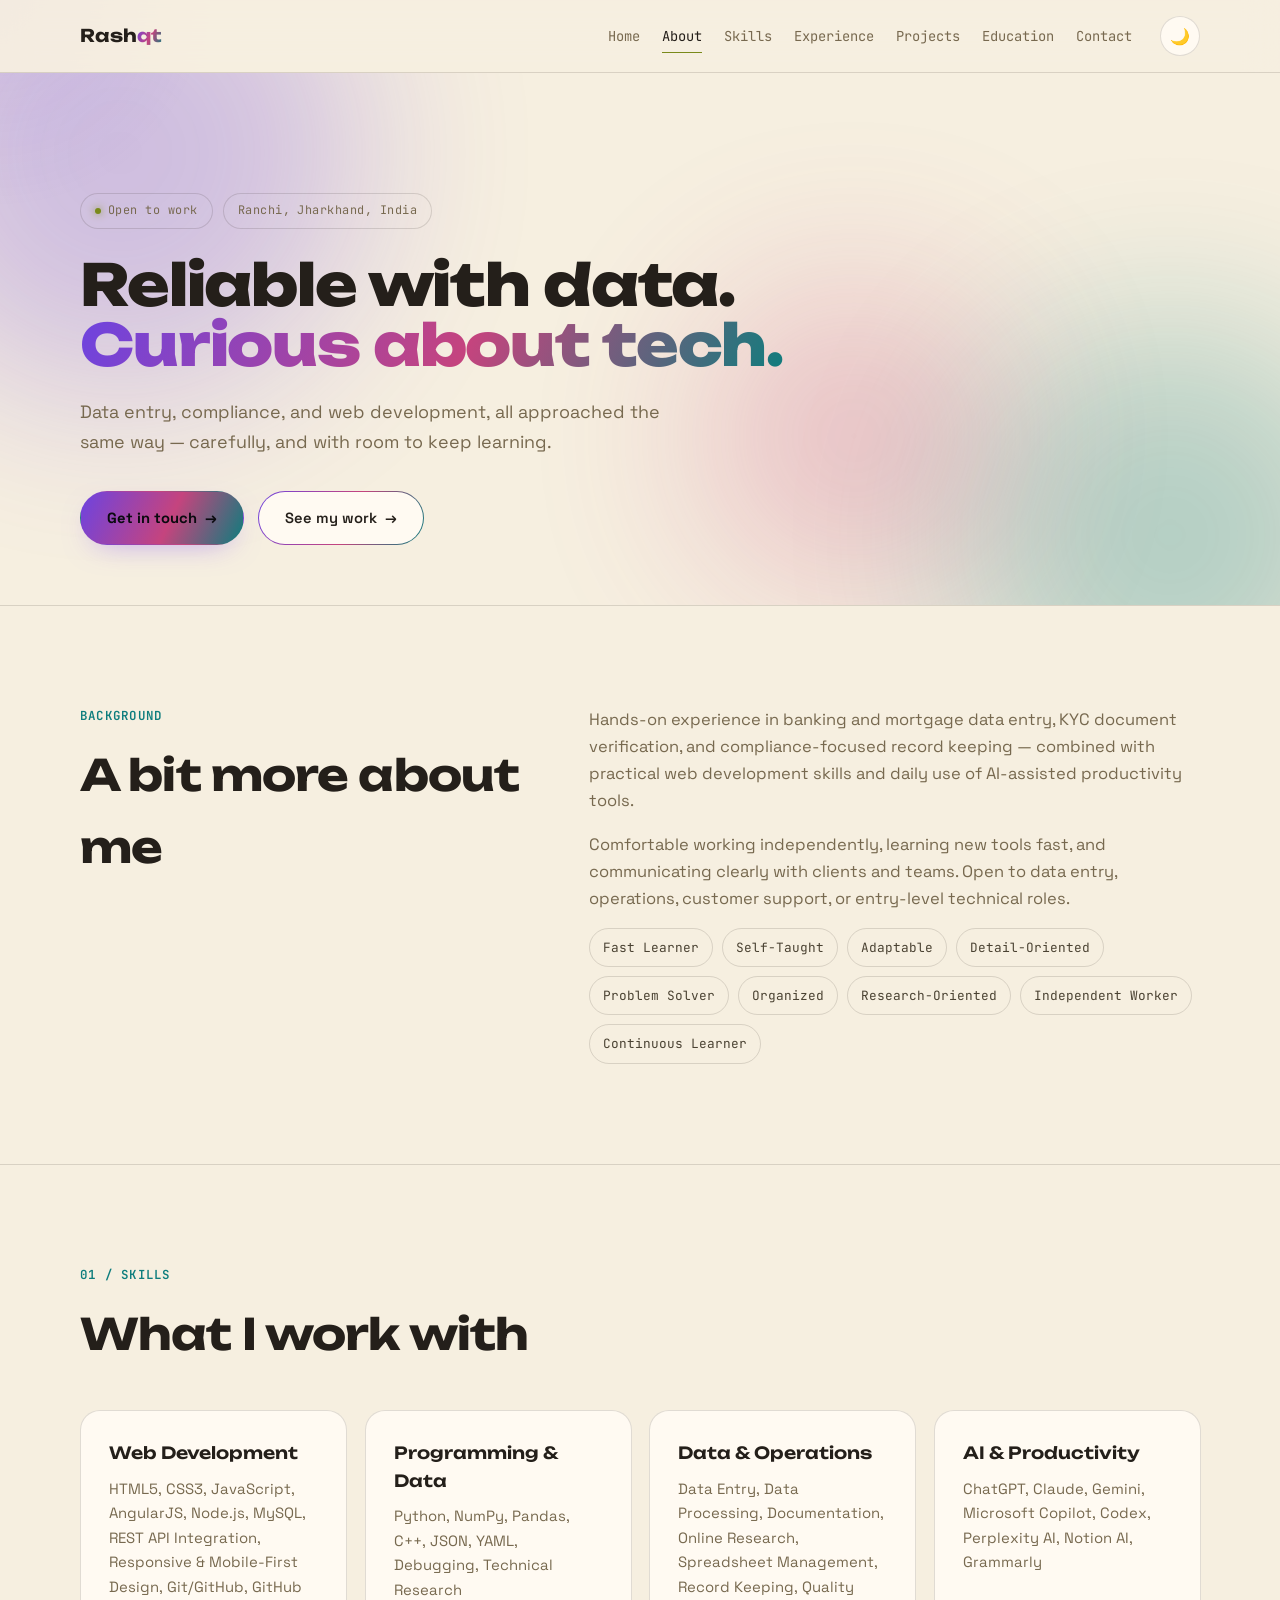
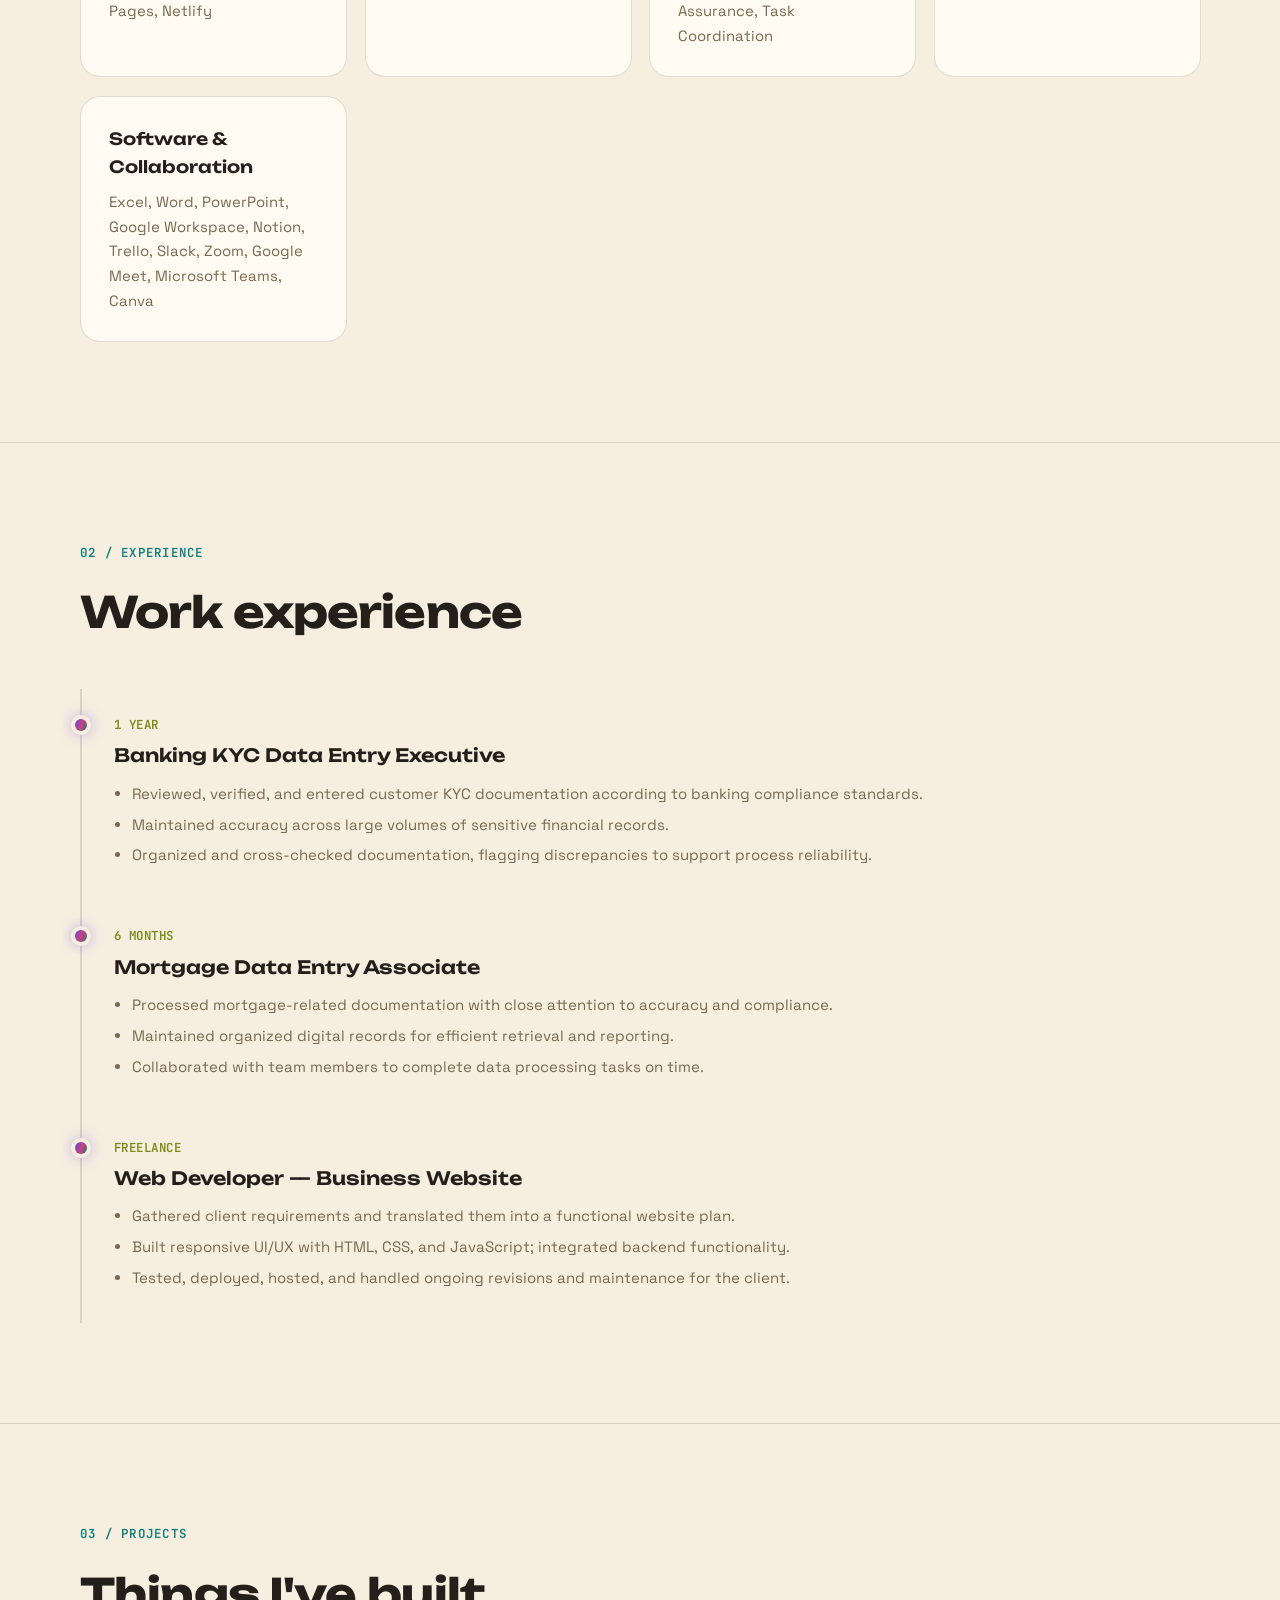
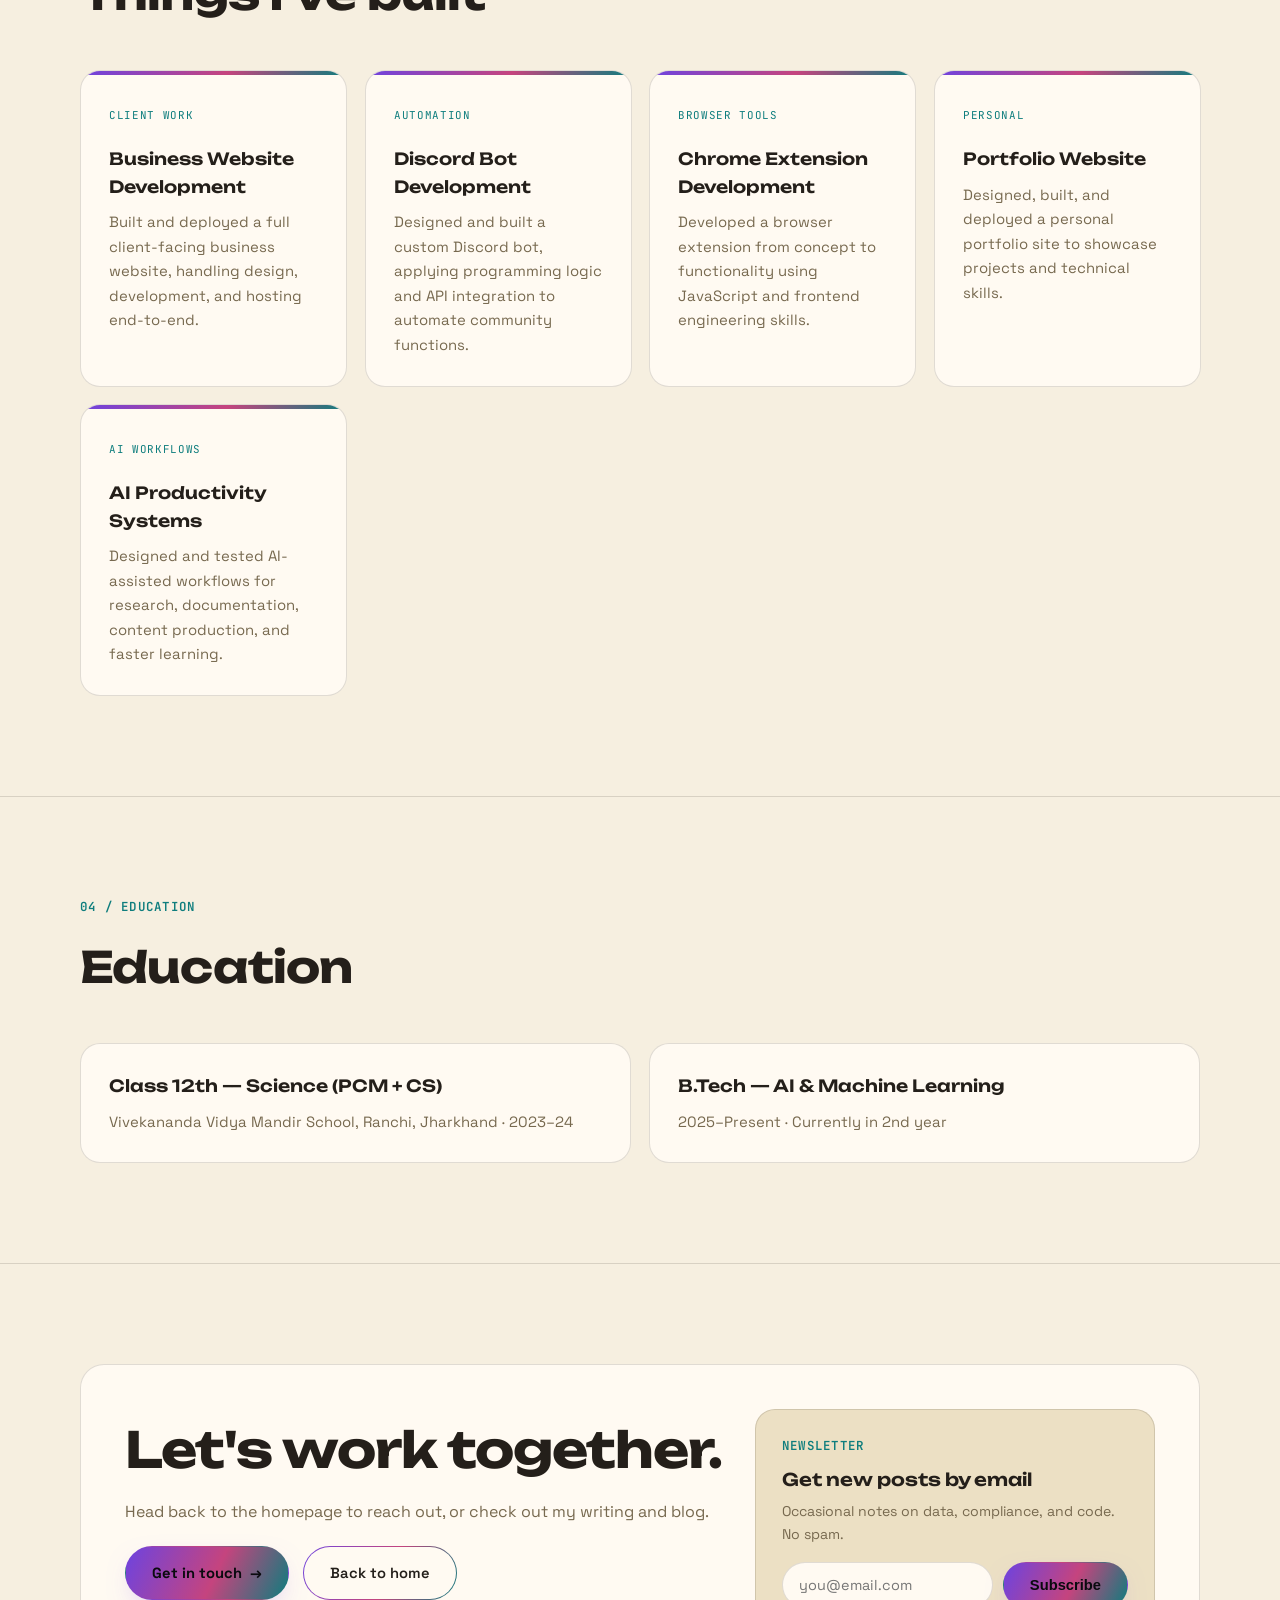
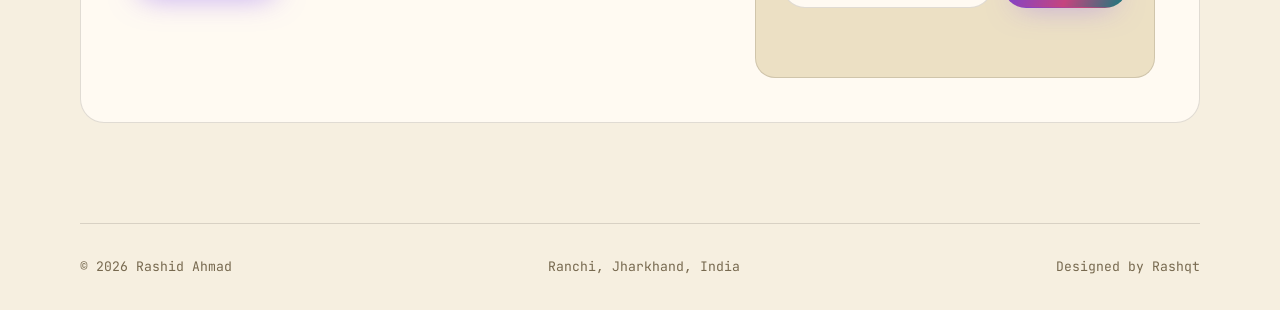
==== about.html @ 28af79ea "Add files via upload" ====
<!DOCTYPE html>
<html lang="en" data-theme="light">
<head>
<meta charset="UTF-8">
<meta name="viewport" content="width=device-width, initial-scale=1.0">
<meta name="description" content="About Rashid Ahmad — background, skills, work experience, projects, and education">
<meta name="theme-color" content="#f6efe0">
<title>About - Rashqt.xyz</title>
<link rel="icon" type="image/x-icon" href="assets/favicon/favicon.ico">
<link rel="icon" type="image/png" sizes="32x32" href="assets/favicon/favicon-512.png">
<link rel="icon" type="image/png" sizes="16x16" href="assets/favicon/favicon-512.png">
<link rel="apple-touch-icon" sizes="180x180" href="assets/favicon/favicon-180.png">
<link rel="preconnect" href="https://fonts.googleapis.com">
<link rel="preconnect" href="https://fonts.gstatic.com" crossorigin>
<link href="https://fonts.googleapis.com/css2?family=Unbounded:wght@400;600;700;900&family=Space+Grotesk:wght@400;500;600;700&family=JetBrains+Mono:wght@400;500;600&display=swap" rel="stylesheet">
<link rel="stylesheet" href="style.css">
</head>
<body>
<div class="progress" id="progress"></div>
<div class="cursor-glow" id="glow"></div>

<nav class="top"><div class="container navrow">
  <a class="logo" href="index.html">Rash<span>qt</span></a>
  <div class="nav-group">
    <div class="navlinks">
      <a href="index.html">Home</a><a href="about.html" class="active">About</a>
      <a href="#skills">Skills</a><a href="#experience">Experience</a><a href="#projects">Projects</a>
      <a href="#education">Education</a><a href="index.html#contact">Contact</a>
    </div>
    <div class="nav-right">
      <button class="theme-toggle" id="themeToggle" aria-label="Toggle light/dark mode">🌙</button>
      <button class="burger" id="burger" aria-label="Toggle menu" aria-expanded="false"><span></span><span></span><span></span></button>
    </div>
  </div>
</div></nav>
<div class="mobile-menu" id="mobileMenu">
  <a href="index.html">Home</a><a href="about.html">About</a>
  <a href="#skills">Skills</a><a href="#experience">Experience</a><a href="#projects">Projects</a>
  <a href="#education">Education</a><a href="index.html#contact">Contact</a>
</div>

<header class="hero page-hero" id="about">
  <div class="blob blob1"></div><div class="blob blob2"></div><div class="blob blob3"></div>
  <div class="container hero-inner">
    <div class="pill-row">
      <span class="pill"><span class="dot"></span> Open to work</span>
      <span class="pill">Ranchi, Jharkhand, India</span>
    </div>
    <h1 class="page-title">Reliable with data.<br><span class="grad" style="background:var(--grad); -webkit-background-clip:text; background-clip:text; color:transparent;">Curious about tech.</span></h1>
    <p class="lede" style="margin-top:18px;">Data entry, compliance, and web development, all approached the same way — carefully, and with room to keep learning.</p>
    <div class="buttons" style="margin-top:8px;">
      <a class="btn primary" href="index.html#contact">Get in touch <span class="arrow">→</span></a>
      <a class="btn ghost" href="#projects">See my work <span class="arrow">→</span></a>
    </div>
  </div>
</header>

<section class="about-body"><div class="container about-grid">
  <div class="reveal"><div class="eyebrow">Background</div><h2 class="section-title">A bit more about me</h2></div>
  <div class="reveal">
    <p>Hands-on experience in banking and mortgage data entry, KYC document verification, and compliance-focused record keeping — combined with practical web development skills and daily use of AI-assisted productivity tools.</p>
    <p>Comfortable working independently, learning new tools fast, and communicating clearly with clients and teams. Open to data entry, operations, customer support, or entry-level technical roles.</p>
    <div class="strengths">
      <span class="tag">Fast Learner</span><span class="tag">Self-Taught</span><span class="tag">Adaptable</span>
      <span class="tag">Detail-Oriented</span><span class="tag">Problem Solver</span><span class="tag">Organized</span>
      <span class="tag">Research-Oriented</span><span class="tag">Independent Worker</span><span class="tag">Continuous Learner</span>
    </div>
  </div>
</div></section>

<section id="skills"><div class="container">
  <div class="reveal"><div class="eyebrow">01 / Skills</div><h2 class="section-title">What I work with</h2></div>
  <div class="grid2">
    <div class="card reveal"><h3>Web Development</h3><p>HTML5, CSS3, JavaScript, AngularJS, Node.js, MySQL, REST API Integration, Responsive &amp; Mobile-First Design, Git/GitHub, GitHub Pages, Netlify</p></div>
    <div class="card reveal"><h3>Programming &amp; Data</h3><p>Python, NumPy, Pandas, C++, JSON, YAML, Debugging, Technical Research</p></div>
    <div class="card reveal"><h3>Data &amp; Operations</h3><p>Data Entry, Data Processing, Documentation, Online Research, Spreadsheet Management, Record Keeping, Quality Assurance, Task Coordination</p></div>
    <div class="card reveal"><h3>AI &amp; Productivity</h3><p>ChatGPT, Claude, Gemini, Microsoft Copilot, Codex, Perplexity AI, Notion AI, Grammarly</p></div>
    <div class="card reveal"><h3>Software &amp; Collaboration</h3><p>Excel, Word, PowerPoint, Google Workspace, Notion, Trello, Slack, Zoom, Google Meet, Microsoft Teams, Canva</p></div>
  </div>
</div></section>

<section id="experience"><div class="container">
  <div class="reveal"><div class="eyebrow">02 / Experience</div><h2 class="section-title">Work experience</h2></div>
  <div class="timeline">
    <div class="role reveal">
      <div class="meta">1 YEAR</div><h3>Banking KYC Data Entry Executive</h3>
      <ul><li>Reviewed, verified, and entered customer KYC documentation according to banking compliance standards.</li>
      <li>Maintained accuracy across large volumes of sensitive financial records.</li>
      <li>Organized and cross-checked documentation, flagging discrepancies to support process reliability.</li></ul>
    </div>
    <div class="role reveal">
      <div class="meta">6 MONTHS</div><h3>Mortgage Data Entry Associate</h3>
      <ul><li>Processed mortgage-related documentation with close attention to accuracy and compliance.</li>
      <li>Maintained organized digital records for efficient retrieval and reporting.</li>
      <li>Collaborated with team members to complete data processing tasks on time.</li></ul>
    </div>
    <div class="role reveal">
      <div class="meta">FREELANCE</div><h3>Web Developer — Business Website</h3>
      <ul><li>Gathered client requirements and translated them into a functional website plan.</li>
      <li>Built responsive UI/UX with HTML, CSS, and JavaScript; integrated backend functionality.</li>
      <li>Tested, deployed, hosted, and handled ongoing revisions and maintenance for the client.</li></ul>
    </div>
  </div>
</div></section>

<section id="projects"><div class="container">
  <div class="reveal"><div class="eyebrow">03 / Projects</div><h2 class="section-title">Things I've built</h2></div>
  <div class="grid2">
    <div class="card project reveal"><span class="tag-mini">Client work</span><h3>Business Website Development</h3><p>Built and deployed a full client-facing business website, handling design, development, and hosting end-to-end.</p></div>
    <div class="card project reveal"><span class="tag-mini">Automation</span><h3>Discord Bot Development</h3><p>Designed and built a custom Discord bot, applying programming logic and API integration to automate community functions.</p></div>
    <div class="card project reveal"><span class="tag-mini">Browser tools</span><h3>Chrome Extension Development</h3><p>Developed a browser extension from concept to functionality using JavaScript and frontend engineering skills.</p></div>
    <div class="card project reveal"><span class="tag-mini">Personal</span><h3>Portfolio Website</h3><p>Designed, built, and deployed a personal portfolio site to showcase projects and technical skills.</p></div>
    <div class="card project reveal"><span class="tag-mini">AI workflows</span><h3>AI Productivity Systems</h3><p>Designed and tested AI-assisted workflows for research, documentation, content production, and faster learning.</p></div>
  </div>
</div></section>

<section id="education"><div class="container">
  <div class="reveal"><div class="eyebrow">04 / Education</div><h2 class="section-title">Education</h2></div>
  <div class="grid2">
    <div class="card reveal"><h3>Class 12th — Science (PCM + CS)</h3><p>Vivekananda Vidya Mandir School, Ranchi, Jharkhand · 2023–24</p></div>
    <div class="card reveal"><h3>B.Tech — AI &amp; Machine Learning</h3><p>2025–Present · Currently in 2nd year</p></div>
  </div>
</div></section>

<section><div class="container">
  <div class="cta-band reveal">
    <div>
      <h2 class="big-cta cta-band-title">Let's work together.</h2>
      <p style="color:var(--muted); margin-top:8px;">Head back to the homepage to reach out, or check out my writing and blog.</p>
      <div class="buttons" style="margin-top:20px;">
        <a class="btn primary" href="index.html#contact">Get in touch <span class="arrow">→</span></a>
        <a class="btn ghost" href="index.html">Back to home</a>
      </div>
    </div>
    <div class="newsletter-box">
      <div class="eyebrow">Newsletter</div>
      <h3>Get new posts by email</h3>
      <p>Occasional notes on data, compliance, and code. No spam.</p>
      <form class="newsletter-form" data-newsletter>
        <input type="email" required placeholder="you@email.com" aria-label="Email address">
        <button class="btn primary" type="submit">Subscribe</button>
      </form>
      <p class="newsletter-status" aria-live="polite"></p>
    </div>
  </div>
</div></section>

<footer class="container">
  <span>© 2026 Rashid Ahmad</span>
  <span>Ranchi, Jharkhand, India</span>
  <span>Designed by Rashqt</span>
</footer>

<script src="script.js"></script>
</body>
</html>
---- style.css ----
:root{
  --bg:#07070b; --bg-soft:#0e0e16; --card:#121219;
  --text:#f6f5f9; --muted:#9b98a8; --line:rgba(246,245,249,.09);
  --violet:#8b5cf6; --pink:#f472b6; --cyan:#22d3ee; --lime:#d7ff3f;
  --grad:linear-gradient(115deg,var(--violet),var(--pink) 55%,var(--cyan));
  --nav-bg:rgba(7,7,11,.72); --menu-bg:rgba(7,7,11,.98); --glow:rgba(139,92,246,.14);
  --blob-op:.55;
}
[data-theme="light"]{
  --bg:#f6efe0; --bg-soft:#ece0c4; --card:#fffaf2;
  --text:#241f1a; --muted:#77694f; --line:rgba(36,31,26,.14);
  --violet:#6d43e0; --pink:#c5447e; --cyan:#0e7d7d; --lime:#7a8a1a;
  --nav-bg:rgba(246,239,224,.78); --menu-bg:rgba(246,239,224,.97); --glow:rgba(109,67,224,.10);
  --blob-op:.28;
}
html{transition:background-color .4s ease;}
*{box-sizing:border-box;margin:0;padding:0;}
html{scroll-behavior:smooth;}
body{
  font-family:'Space Grotesk',sans-serif; background:var(--bg); color:var(--text);
  line-height:1.65; overflow-x:hidden; transition:background-color .4s ease, color .4s ease;
}
a{color:inherit; text-decoration:none; touch-action:manipulation;}
::selection{background:var(--lime); color:#0a0a0f;}
:focus-visible{outline:2px solid var(--lime); outline-offset:3px;}
.container{width:min(1120px,92%); margin:auto;}
.mono{font-family:'JetBrains Mono',monospace;}
.disp{font-family:'Unbounded',sans-serif;}

/* scroll progress */
.progress{position:fixed; top:0; left:0; height:3px; width:0%; background:var(--grad); z-index:200; transition:width .1s linear;}

/* cursor glow (desktop only, respects reduced motion) */
.cursor-glow{
  position:fixed; width:420px; height:420px; border-radius:50%; pointer-events:none; z-index:1;
  background:radial-gradient(circle,var(--glow),transparent 70%);
  transform:translate(-50%,-50%); transition:opacity .3s; opacity:0; left:0; top:0;
}
@media(hover:hover) and (pointer:fine){ .cursor-glow{opacity:1;} }

/* nav */
nav.top{position:sticky; top:0; z-index:100; background:var(--nav-bg); backdrop-filter:blur(16px); border-bottom:1px solid var(--line); transition:background-color .4s ease, border-color .4s ease;}
.navrow{height:72px; display:flex; align-items:center; justify-content:space-between;}
.nav-group{display:flex; align-items:center; gap:28px;}
.nav-right{display:flex; align-items:center; gap:10px;}
.logo{font-family:'Unbounded',sans-serif; font-weight:700; font-size:1.1rem;}
.logo span{background:var(--grad); -webkit-background-clip:text; background-clip:text; color:transparent;}
.navlinks{display:flex; gap:22px; font-size:.86rem; color:var(--muted); font-family:'JetBrains Mono',monospace;}
.navlinks a{position:relative; transition:color .25s;}
.navlinks a.active{color:var(--text);}
.navlinks a::after{content:''; position:absolute; left:0; bottom:-6px; width:0; height:1px; background:var(--lime); transition:width .25s;}
.navlinks a:hover{color:var(--text);}
.navlinks a:hover::after, .navlinks a.active::after{width:100%;}
.theme-toggle{
  width:40px; height:40px; border-radius:50%; border:1px solid var(--line); background:var(--card);
  display:flex; align-items:center; justify-content:center; font-size:1rem; cursor:pointer; flex-shrink:0;
  transition:transform .35s, background-color .3s, border-color .3s;
}
.theme-toggle:hover{transform:rotate(18deg) scale(1.08); border-color:var(--cyan);}
.burger{display:none; flex-direction:column; gap:5px; background:none; border:0; padding:12px; cursor:pointer; z-index:110; touch-action:manipulation;}
.burger span{display:block; width:22px; height:2px; background:var(--text); transition:transform .3s, opacity .3s, background-color .3s;}
.burger.open span:nth-child(1){transform:translateY(7px) rotate(45deg);}
.burger.open span:nth-child(2){opacity:0;}
.burger.open span:nth-child(3){transform:translateY(-7px) rotate(-45deg);}
.mobile-menu{
  position:fixed; inset:72px 0 0 0; background:var(--menu-bg); backdrop-filter:blur(18px);
  z-index:99; display:flex; flex-direction:column; align-items:center; justify-content:center; gap:26px;
  transform:translateY(-12px); opacity:0; pointer-events:none; transition:opacity .3s, transform .3s, background-color .4s ease;
}
.mobile-menu.open{opacity:1; transform:translateY(0); pointer-events:auto;}
.mobile-menu a{font-family:'Unbounded',sans-serif; font-size:1.3rem; color:var(--text);}
@media(max-width:760px){
  .navlinks{display:none;}
  .burger{display:flex;}
  .mobile-menu{inset:64px 0 0 0;}
}
@media(min-width:761px){ .mobile-menu{display:none;} }

/* hero */
.hero{position:relative; min-height:calc(100vh - 72px); display:flex; align-items:center; padding:90px 0 70px; overflow:hidden;}
.hero.page-hero{min-height:auto; padding:120px 0 60px;}
.blob{position:absolute; border-radius:50%; filter:blur(90px); opacity:var(--blob-op); z-index:0; will-change:transform; transition:opacity .4s ease;}
.blob1{width:480px; height:480px; background:var(--violet); top:-160px; left:-120px; animation:float1 16s ease-in-out infinite;}
.blob2{width:420px; height:420px; background:var(--cyan); bottom:-140px; right:-100px; animation:float2 18s ease-in-out infinite;}
.blob3{width:300px; height:300px; background:var(--pink); top:40%; left:55%; animation:float3 20s ease-in-out infinite;}
@keyframes float1{0%,100%{transform:translate(0,0) scale(1);} 50%{transform:translate(60px,40px) scale(1.12);}}
@keyframes float2{0%,100%{transform:translate(0,0) scale(1);} 50%{transform:translate(-50px,-30px) scale(1.08);}}
@keyframes float3{0%,100%{transform:translate(0,0) scale(1);} 50%{transform:translate(-40px,50px) scale(1.15);}}

.hero-inner{position:relative; z-index:2;}
.pill-row{display:flex; gap:10px; flex-wrap:wrap; margin-bottom:26px;}
.pill{
  font-family:'JetBrains Mono',monospace; font-size:.74rem; letter-spacing:.04em;
  padding:7px 14px; border-radius:999px; border:1px solid var(--line); color:var(--muted);
  display:flex; align-items:center; gap:7px; background:rgba(255,255,255,.02);
}
.pill .dot{width:6px; height:6px; border-radius:50%; background:var(--lime); box-shadow:0 0 8px var(--lime);}

h1.hero-title{
  font-family:'Unbounded',sans-serif; font-weight:900; letter-spacing:-.02em;
  font-size:clamp(2.8rem,9vw,6.6rem); line-height:.98; margin:0 0 26px;
}
h1.hero-title .grad{background:var(--grad); -webkit-background-clip:text; background-clip:text; color:transparent;}
.letter{display:inline-block; opacity:0; transform:translateY(40px) rotate(4deg); animation:letterIn .7s cubic-bezier(.2,.8,.2,1) forwards;}
.letter.space{width:.28em;}
@keyframes letterIn{to{opacity:1; transform:translateY(0) rotate(0);}}

.page-title{
  font-family:'Unbounded',sans-serif; font-weight:800; letter-spacing:-.02em;
  font-size:clamp(2.2rem,6vw,3.6rem); line-height:1.05; margin:0 0 22px;
}

.hero p.lede{max-width:600px; color:var(--muted); font-size:1.12rem; margin-bottom:34px;}
.buttons{display:flex; gap:14px; flex-wrap:wrap;}
.btn{
  position:relative; display:inline-flex; align-items:center; gap:8px;
  padding:14px 26px; border-radius:999px; font-weight:600; font-size:.92rem;
  border:1px solid var(--line); background:var(--card); color:var(--text);
  overflow:hidden; isolation:isolate; cursor:pointer;
  transition:transform .25s, border-color .25s, background-color .25s, color .25s, box-shadow .25s;
}
.btn::before{
  content:''; position:absolute; inset:0; z-index:-1;
  background:linear-gradient(120deg, transparent, rgba(255,255,255,.35), transparent);
  transform:translateX(-130%) skewX(-20deg); transition:transform .65s ease;
}
.btn:hover::before{transform:translateX(130%) skewX(-20deg);}
.btn:hover{transform:translateY(-3px); border-color:var(--cyan); box-shadow:0 14px 26px -16px rgba(139,92,246,.5);}
.btn .arrow{display:inline-block; transition:transform .25s;}
.btn:hover .arrow{transform:translateX(4px);}
.btn.primary{background:var(--grad); color:#0a0a0f; border-color:transparent; font-weight:700; box-shadow:0 10px 30px -14px rgba(139,92,246,.6);}
.btn.primary:hover{transform:translateY(-3px) scale(1.03); box-shadow:0 16px 36px -14px rgba(139,92,246,.7);}
.btn.ghost{
  background-image:linear-gradient(var(--card),var(--card)), var(--grad);
  background-origin:border-box; background-clip:padding-box, border-box;
  border:1.5px solid transparent;
}

/* marquee ticker */
.ticker-wrap{border-top:1px solid var(--line); border-bottom:1px solid var(--line); background:var(--bg-soft); overflow:hidden; padding:16px 0;}
.ticker{display:flex; width:max-content; gap:48px; animation:scrollX 26s linear infinite;}
.ticker-wrap:hover .ticker{animation-play-state:paused;}
.ticker span{font-family:'JetBrains Mono',monospace; font-size:.85rem; color:var(--muted); white-space:nowrap; display:flex; align-items:center; gap:10px;}
.ticker span::before{content:'◆'; color:var(--cyan); font-size:.6rem;}
@keyframes scrollX{from{transform:translateX(0);} to{transform:translateX(-50%);}}

/* sections */
section{padding:100px 0; border-top:1px solid var(--line); position:relative; transition:border-color .4s ease;}
.eyebrow{font-family:'JetBrains Mono',monospace; color:var(--cyan); font-weight:600; letter-spacing:.1em; text-transform:uppercase; font-size:.78rem;}
.section-title{font-family:'Unbounded',sans-serif; font-size:clamp(1.8rem,4vw,2.7rem); letter-spacing:-.02em; margin:14px 0 40px; font-weight:700;}
.section-foot{display:flex; align-items:center; justify-content:space-between; gap:20px; flex-wrap:wrap; margin-bottom:40px;}
.section-foot .section-title{margin-bottom:0;}

.reveal{opacity:0; transform:translateY(28px); transition:opacity .7s ease, transform .7s ease;}
.reveal.in{opacity:1; transform:translateY(0);}

.about-grid{display:grid; grid-template-columns:1fr 1.35fr; gap:56px;}
.about-grid p{color:var(--muted); font-size:1.03rem; margin-bottom:16px;}
.strengths{display:flex; flex-wrap:wrap; gap:9px;}
.tag{border:1px solid var(--line); padding:8px 13px; border-radius:999px; color:#cfcdd8; font-size:.8rem; font-family:'JetBrains Mono',monospace; transition:.25s;}
[data-theme="light"] .tag{color:#4a4232;}
.tag:hover{border-color:var(--pink); color:var(--pink);}

.grid2{display:grid; grid-template-columns:repeat(auto-fit,minmax(260px,1fr)); gap:18px;}
.grid3{display:grid; grid-template-columns:repeat(auto-fit,minmax(230px,1fr)); gap:18px;}
@media(min-width:1000px){ .grid3{grid-template-columns:repeat(3,1fr);} }
.card{
  background:var(--card); border:1px solid var(--line); border-radius:20px; padding:28px;
  transition:transform .35s, border-color .35s, box-shadow .35s, background-color .35s; transform-style:preserve-3d; will-change:transform;
}
.card:hover{border-color:rgba(139,92,246,.5); box-shadow:0 20px 50px -20px rgba(139,92,246,.35);}
.card h3{font-family:'Unbounded',sans-serif; font-size:1.05rem; margin-bottom:10px; font-weight:600;}
.card p, .card li{color:var(--muted); font-size:.93rem;}

/* quote strip */
.quote-strip{padding:64px 0; background:var(--bg-soft); border-top:1px solid var(--line); border-bottom:1px solid var(--line); transition:background-color .4s ease, border-color .4s ease;}
.quote-box{max-width:760px; margin:auto; text-align:center;}
.quote-mark{font-family:'Unbounded',sans-serif; font-size:2.4rem; color:var(--violet); line-height:1; margin-bottom:6px; opacity:.7;}
.quote-text{font-family:'Unbounded',sans-serif; font-weight:600; font-size:clamp(1.05rem,2.6vw,1.55rem); line-height:1.5; transition:opacity .5s ease, transform .5s ease;}
.quote-text.fade{opacity:0; transform:translateY(8px);}
.quote-dots{display:flex; gap:8px; justify-content:center; margin-top:22px;}
.quote-dots span{width:6px; height:6px; border-radius:50%; background:var(--line); transition:background-color .3s, transform .3s;}
.quote-dots span.active{background:var(--cyan); transform:scale(1.3);}

/* featured writing / book card */
.book-card{display:flex; gap:40px; align-items:center; flex-wrap:wrap; background:var(--card); border:1px solid var(--line); border-radius:24px; padding:36px; transition:background-color .35s, border-color .35s;}
.book-cover{
  width:200px; height:319px; flex-shrink:0; border-radius:14px; background:var(--bg-soft);
  box-shadow:0 22px 50px -18px rgba(139,92,246,.55); position:relative; overflow:hidden;
}
.book-cover img{width:100%; height:100%; object-fit:cover; display:block;}
.book-info{flex:1; min-width:240px;}
.book-info p{color:var(--muted); font-size:.98rem; line-height:1.75; max-width:560px; margin:14px 0 22px;}

/* blog cards */
.blog-card{display:flex; flex-direction:column; gap:6px; text-align:left;}
.blog-date{color:var(--cyan); font-size:.72rem; letter-spacing:.06em; text-transform:uppercase;}
.blog-card h3{margin-top:6px;}
.arrow-link{margin-top:6px; color:var(--cyan); font-weight:600; font-size:.85rem;}
.arrow-link::after{content:' →'; transition:margin .2s;}
.blog-card:hover .arrow-link::after{margin-left:6px;}

/* share row */
.share-row{display:flex; gap:8px; margin-top:16px; padding-top:14px; border-top:1px solid var(--line);}
.share-btn{
  width:30px; height:30px; border-radius:50%; display:flex; align-items:center; justify-content:center;
  background:var(--bg-soft); border:1px solid var(--line); font-size:.72rem; font-weight:700; font-family:'JetBrains Mono',monospace;
  transition:transform .2s, background-color .25s, color .25s, border-color .25s; cursor:pointer; color:var(--muted);
}
.share-btn:hover{transform:translateY(-2px) scale(1.08);}
.share-btn.fb:hover{background:#1877f2; color:#fff; border-color:#1877f2;}
.share-btn.x:hover{background:#000; color:#fff; border-color:#000;}
.share-btn.wa:hover{background:#25d366; color:#08130d; border-color:#25d366;}
.share-btn.dc:hover{background:#5865f2; color:#fff; border-color:#5865f2;}
.share-btn.ig:hover{background:linear-gradient(45deg,#f58529,#dd2a7b,#8134af,#515bd4); color:#fff; border-color:transparent; font-size:.6rem;}
.share-btn.copied{background:var(--lime); color:#0a0a0f; border-color:var(--lime);}

.timeline{display:flex; flex-direction:column; gap:0;}
.role{position:relative; padding:26px 0 26px 32px; border-left:2px solid var(--line);}
.role::before{content:''; position:absolute; left:-7px; top:30px; width:12px; height:12px; border-radius:50%; background:var(--grad); box-shadow:0 0 0 4px var(--bg), 0 0 16px var(--violet);}
.role .meta{font-family:'JetBrains Mono',monospace; color:var(--lime); font-size:.78rem; font-weight:600; margin-bottom:6px; letter-spacing:.04em;}
.role h3{font-family:'Unbounded',sans-serif; font-size:1.15rem; margin-bottom:10px; font-weight:600;}
.role ul{margin-left:18px; color:var(--muted); font-size:.94rem;}
.role li{margin-bottom:6px;}

.project{position:relative; overflow:hidden; padding-top:30px;}
.project::before{content:''; position:absolute; top:0; left:0; right:0; height:4px; background:var(--grad);}
.project .tag-mini{font-family:'JetBrains Mono',monospace; font-size:.68rem; letter-spacing:.06em; text-transform:uppercase; color:var(--cyan); display:inline-block; margin-bottom:10px;}
.project .num{font-family:'Unbounded',sans-serif; color:transparent; -webkit-text-stroke:1px var(--muted); font-size:1.6rem; font-weight:700; opacity:.5;}
.project h3{margin-top:10px;}
.project a.arrow{margin-top:16px; display:inline-block; color:var(--cyan); font-weight:600; font-size:.86rem;}
.project a.arrow::after{content:' →'; transition:margin .2s;}
.project:hover a.arrow::after{margin-left:6px;}

.creator-card{display:flex; gap:26px; align-items:flex-start; flex-wrap:wrap;}
.play{
  width:58px; height:58px; border-radius:50%; background:var(--grad); flex-shrink:0;
  display:flex; align-items:center; justify-content:center; position:relative;
}
.play::before{content:''; position:absolute; inset:-8px; border-radius:50%; border:1px solid var(--cyan); opacity:.5; animation:pulse 2.4s ease-out infinite;}
.play::after{content:''; border-left:16px solid #0a0a0f; border-top:10px solid transparent; border-bottom:10px solid transparent; margin-left:5px;}
@keyframes pulse{0%{transform:scale(.9); opacity:.6;} 100%{transform:scale(1.5); opacity:0;}}

.contact-split{display:flex; justify-content:space-between; align-items:flex-start; gap:30px; flex-wrap:wrap;}
.big-cta{font-family:'Unbounded',sans-serif; font-size:clamp(1.8rem,4.5vw,3.1rem); font-weight:700; letter-spacing:-.02em; margin-bottom:14px;}
footer{padding:32px 0; color:var(--muted); font-size:.82rem; border-top:1px solid var(--line); font-family:'JetBrains Mono',monospace; display:flex; justify-content:space-between; flex-wrap:wrap; gap:8px;}

/* simple footer CTA band used on about.html */
.cta-band{background:var(--card); border:1px solid var(--line); border-radius:24px; padding:44px; display:flex; align-items:flex-start; justify-content:space-between; gap:32px; flex-wrap:wrap; transition:background-color .35s, border-color .35s;}
.cta-band h2{font-family:'Unbounded',sans-serif; font-weight:700;}
.cta-band-title{margin-bottom:8px;}
.cta-band > div:first-child{flex:1 1 320px;}

/* newsletter */
.newsletter-box{
  background:var(--bg-soft); border:1px solid var(--line); border-radius:20px; padding:26px;
  min-width:260px; flex:1 1 320px; max-width:400px; transition:background-color .35s,border-color .35s;
}
.newsletter-box h3{font-family:'Unbounded',sans-serif; font-size:1.1rem; margin:8px 0 6px; font-weight:600;}
.newsletter-box p{color:var(--muted); font-size:.88rem; margin-bottom:16px;}
.newsletter-form{display:flex; gap:10px; flex-wrap:wrap;}
.newsletter-form input{
  flex:1; min-width:160px; padding:12px 16px; border-radius:999px; border:1px solid var(--line);
  background:var(--card); color:var(--text); font-family:'Space Grotesk',sans-serif; font-size:.9rem;
}
.newsletter-form input:focus-visible{outline:2px solid var(--lime); outline-offset:2px;}
.newsletter-status{margin-top:10px; font-size:.82rem; color:var(--cyan); min-height:1.2em;}

/* gallery */
.gallery-grid{display:grid; grid-template-columns:repeat(auto-fit,minmax(200px,1fr)); gap:16px;}
.gallery-item{border-radius:16px; overflow:hidden; border:1px solid var(--line); aspect-ratio:4/3; background:var(--bg-soft); position:relative;}
.gallery-item img{width:100%; height:100%; object-fit:cover; display:block; transition:transform .4s ease;}
.gallery-item:hover img{transform:scale(1.06);}
.gallery-item.gallery-item--empty{display:flex; align-items:center; justify-content:center; background:var(--grad); opacity:.55;}
.gallery-item.gallery-item--empty::after{content:'Add image'; font-family:'JetBrains Mono',monospace; font-size:.75rem; color:#0a0a0f; font-weight:600;}
.gallery-item.gallery-item--empty img{display:none;}
.gallery-note{color:var(--muted); font-size:.78rem; margin-top:18px; text-align:center;}

/* modals (blog view, support, payment) */
.modal-overlay{
  position:fixed; inset:0; background:rgba(5,5,10,.6); backdrop-filter:blur(6px);
  display:flex; align-items:center; justify-content:center; padding:24px; z-index:300;
  opacity:0; pointer-events:none; transition:opacity .3s ease;
}
.modal-overlay.open{opacity:1; pointer-events:auto;}
.modal{
  background:var(--card); border:1px solid var(--line); border-radius:24px; padding:36px;
  max-width:640px; width:100%; max-height:86vh; overflow-y:auto; position:relative;
  transform:translateY(16px) scale(.98); transition:transform .3s ease, background-color .35s ease;
}
.modal-overlay.open .modal{transform:translateY(0) scale(1);}
.modal-close{
  position:absolute; top:18px; right:18px; width:34px; height:34px; border-radius:50%;
  border:1px solid var(--line); background:var(--bg-soft); color:var(--text); cursor:pointer; font-size:.9rem;
  transition:transform .2s, border-color .2s;
}
.modal-close:hover{transform:rotate(90deg); border-color:var(--cyan);}

.blog-modal-meta{color:var(--cyan); font-size:.78rem; text-transform:uppercase; letter-spacing:.06em; margin-bottom:10px;}
.blog-modal-title{font-family:'Unbounded',sans-serif; font-size:clamp(1.4rem,3vw,2rem); margin-bottom:20px; font-weight:700; padding-right:30px; line-height:1.15;}
.blog-modal-body p{color:var(--muted); margin-bottom:14px; line-height:1.75; font-size:.98rem;}
.blog-like-row{display:flex; align-items:center; gap:14px; margin:26px 0 18px; flex-wrap:wrap;}
.like-btn{
  display:flex; align-items:center; gap:8px; padding:10px 18px; border-radius:999px;
  border:1px solid var(--line); background:var(--bg-soft); font-family:'JetBrains Mono',monospace; font-weight:600;
  cursor:pointer; transition:transform .2s, border-color .2s, background-color .2s; color:var(--text);
}
.like-btn .heart{filter:grayscale(1); opacity:.55; transition:filter .2s,opacity .2s,transform .2s; display:inline-block;}
.like-btn.liked .heart{filter:grayscale(0); opacity:1; transform:scale(1.2);}
.like-btn:hover{transform:translateY(-2px); border-color:var(--pink);}
.blog-share-block{border-top:1px solid var(--line); padding-top:18px;}
.share-label{color:var(--muted); font-size:.75rem; margin-bottom:10px; text-transform:uppercase; letter-spacing:.06em;}

.support-modal h3, .payment-modal h3{font-family:'Unbounded',sans-serif; font-size:1.25rem; margin-bottom:8px; padding-right:30px; font-weight:700;}
.support-sub{color:var(--muted); font-size:.9rem; margin-bottom:20px;}
.amount-grid{display:grid; grid-template-columns:repeat(4,1fr); gap:10px; margin-bottom:16px;}
.amount-chip{
  padding:12px 0; border-radius:14px; border:1px solid var(--line); background:var(--bg-soft); color:var(--text);
  font-family:'JetBrains Mono',monospace; font-weight:600; cursor:pointer; transition:.2s;
}
.amount-chip.active, .amount-chip:hover{border-color:var(--violet); color:var(--violet);}
.amount-chip.active{background:rgba(139,92,246,.12);}
.custom-amount{display:flex; align-items:center; gap:8px; border:1px solid var(--line); border-radius:14px; padding:10px 16px; background:var(--bg-soft);}
.custom-amount input{flex:1; border:0; background:none; color:var(--text); font-size:.95rem; font-family:'Space Grotesk',sans-serif; width:100%;}
.custom-amount input:focus{outline:none;}
.btn:disabled{opacity:.45; cursor:not-allowed; transform:none !important; box-shadow:none !important;}

.pay-amount{font-size:2.2rem; font-weight:700; text-align:center; margin:14px 0 18px; color:var(--violet);}
.upi-id-row{display:flex; align-items:center; justify-content:center; gap:10px; margin-bottom:20px; flex-wrap:wrap;}
.copy-upi{padding:6px 14px; border-radius:999px; border:1px solid var(--line); background:var(--bg-soft); color:var(--text); cursor:pointer; font-size:.75rem; transition:.2s;}
.copy-upi.copied{background:var(--lime); color:#0a0a0f; border-color:var(--lime);}
.qr-wrap{display:flex; justify-content:center; margin-bottom:14px; min-height:170px; align-items:center;}
.qr-wrap img, .qr-wrap canvas{border-radius:12px; background:#fff; padding:10px;}
.upi-note{text-align:center; color:var(--muted); font-size:.75rem; margin-bottom:20px;}

@media(max-width:480px){
  .modal{padding:26px;}
  .amount-grid{grid-template-columns:repeat(2,1fr);}
}

@media(max-width:760px){
  .about-grid{grid-template-columns:1fr; gap:34px;}
  section{padding:64px 0;}
  .contact-split{display:block;}
  .navrow{height:64px;}
  .mobile-menu{inset:64px 0 0 0;}
  .hero{min-height:auto; padding:56px 0 50px;}
  .hero.page-hero{padding:84px 0 40px;}
  .blob1{width:280px; height:280px; top:-90px; left:-90px;}
  .blob2{width:240px; height:240px; bottom:-80px; right:-70px;}
  .blob3{width:180px; height:180px;}
  h1.hero-title{margin-bottom:18px; white-space:nowrap; font-size:10.2vw; letter-spacing:-.01em;}
  .letter.space{width:.22em;}
  .page-title{font-size:2.2rem;}
  .hero p.lede{font-size:1rem;}
  .buttons{flex-direction:column; align-items:stretch;}
  .buttons .btn{justify-content:center;}
  .pill-row .pill{font-size:.68rem; padding:6px 11px;}
  .ticker{gap:28px;}
  .ticker span{font-size:.76rem;}
  .grid2, .grid3{grid-template-columns:1fr; gap:14px;}
  .card{padding:22px;}
  .role{padding-left:24px;}
  .big-cta{margin-bottom:16px;}
  footer{flex-direction:column; text-align:center;}
  .quote-strip{padding:48px 0;}
  .quote-mark{font-size:1.8rem;}
  .book-card{flex-direction:column; text-align:center; padding:26px;}
  .book-cover{margin:auto;}
  .book-info p{margin-left:auto; margin-right:auto;}
  .share-row{justify-content:flex-start;}
  .cta-band{flex-direction:column; text-align:center; padding:30px;}
  .section-foot{flex-direction:column; align-items:flex-start; gap:14px;}
}
@media(max-width:400px){
  h1.hero-title{font-size:9.6vw;}
  .section-title{font-size:1.5rem;}
}
@media(prefers-reduced-motion:reduce){
  *{animation:none !important; transition:none !important;}
  .reveal{opacity:1; transform:none;}
  .letter{opacity:1; transform:none;}
  .quote-text.fade{opacity:1; transform:none;}
}
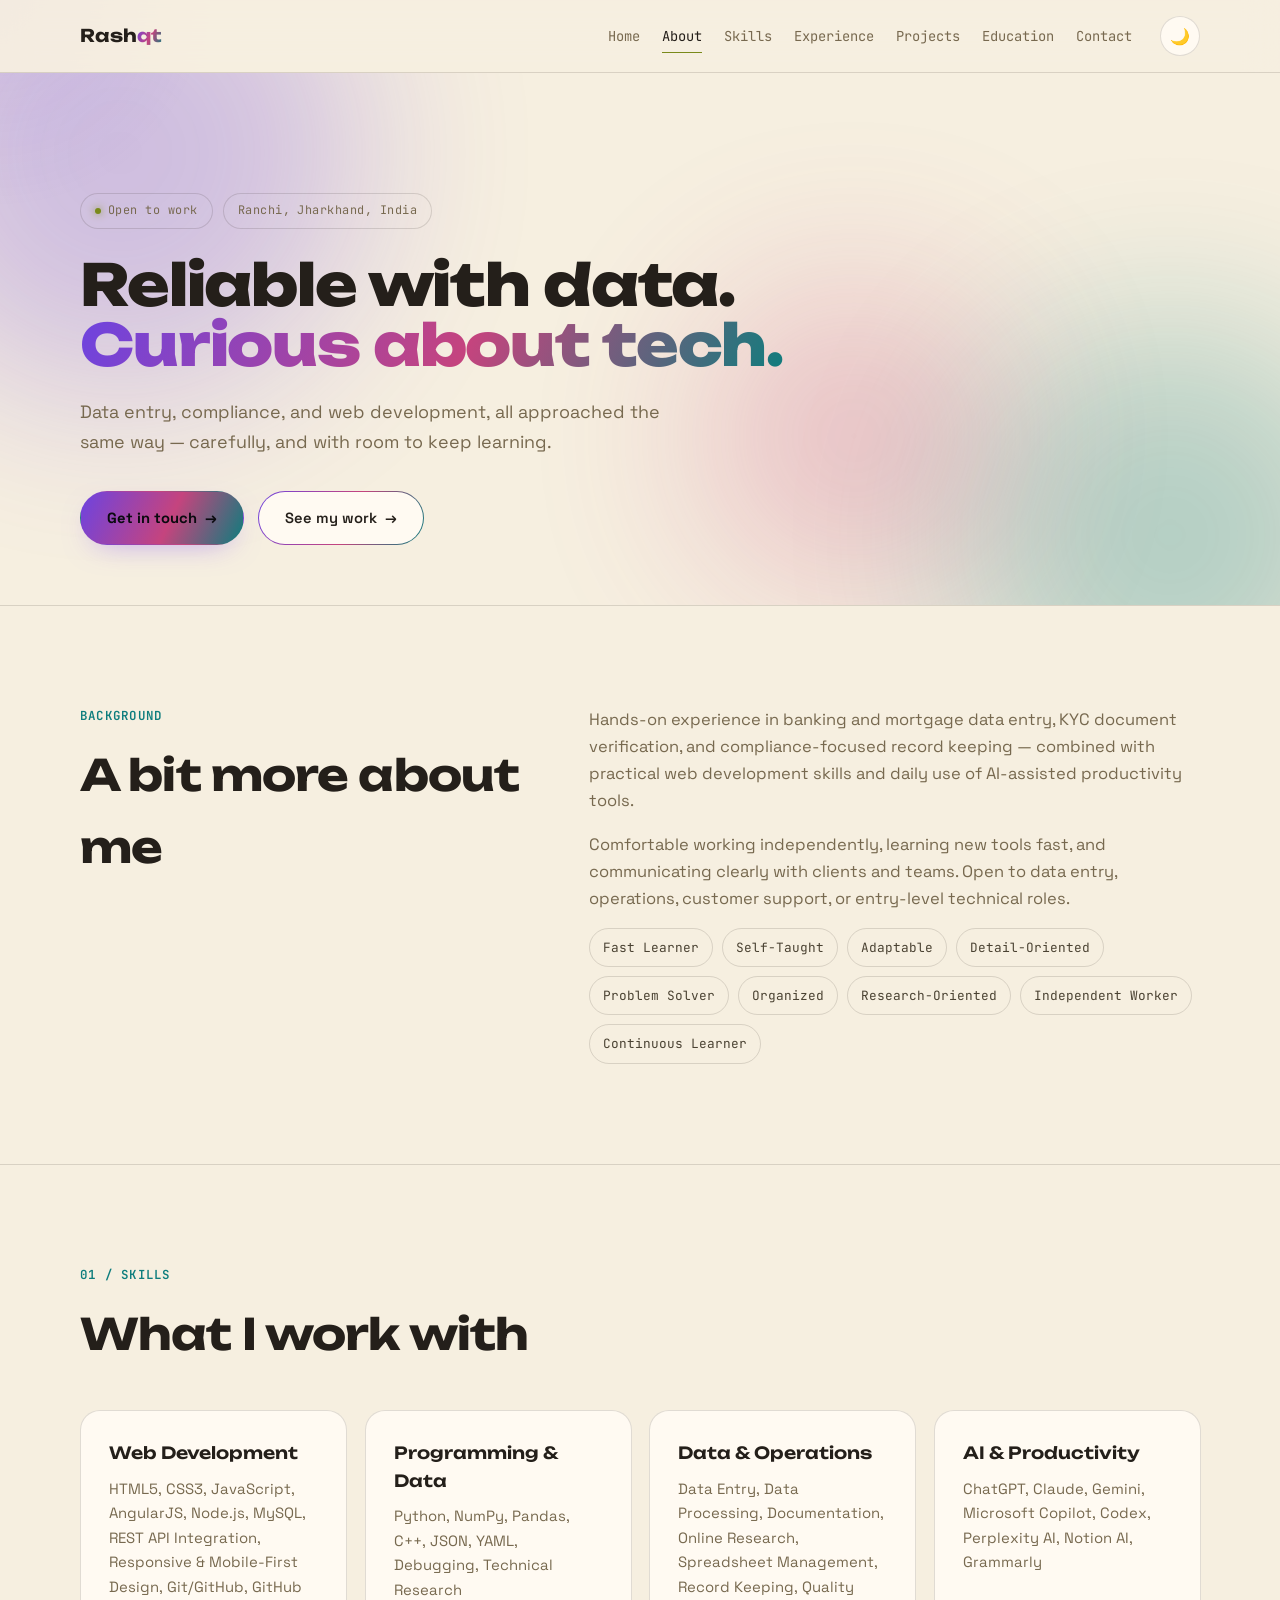
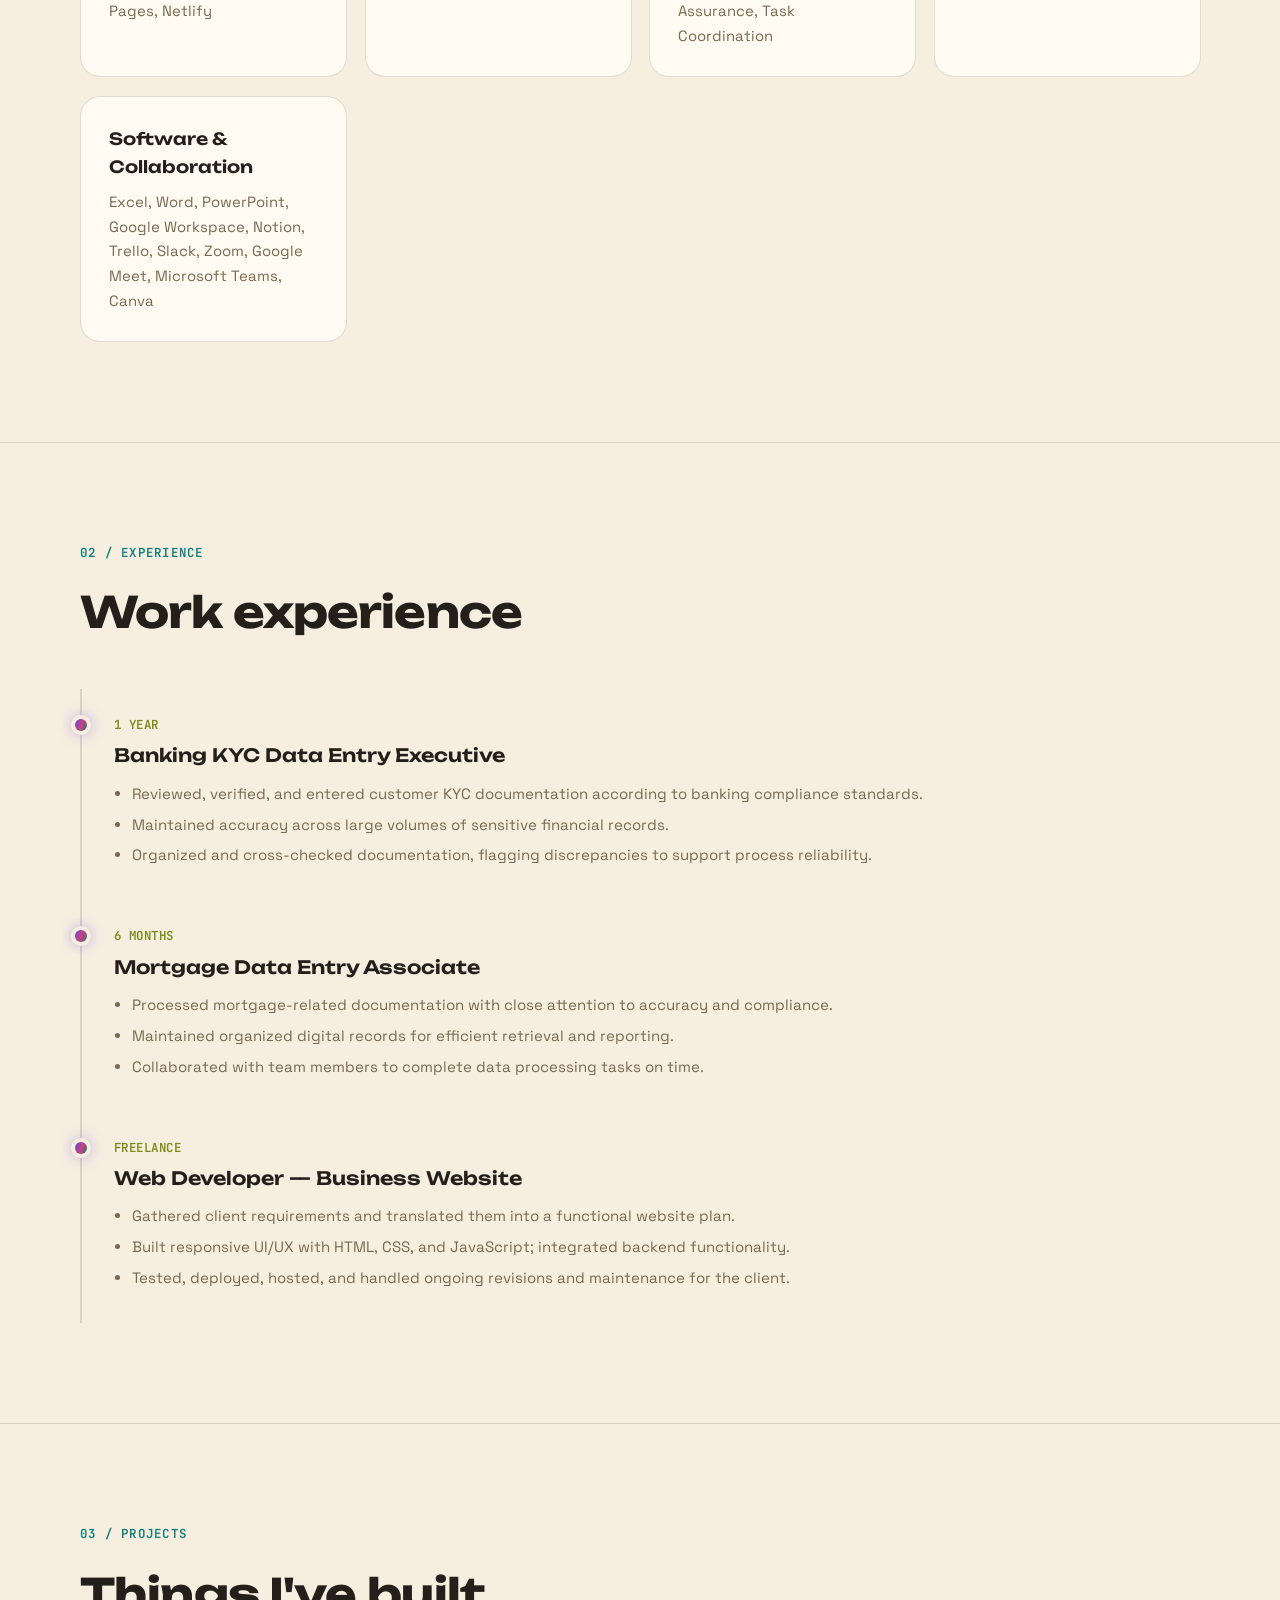
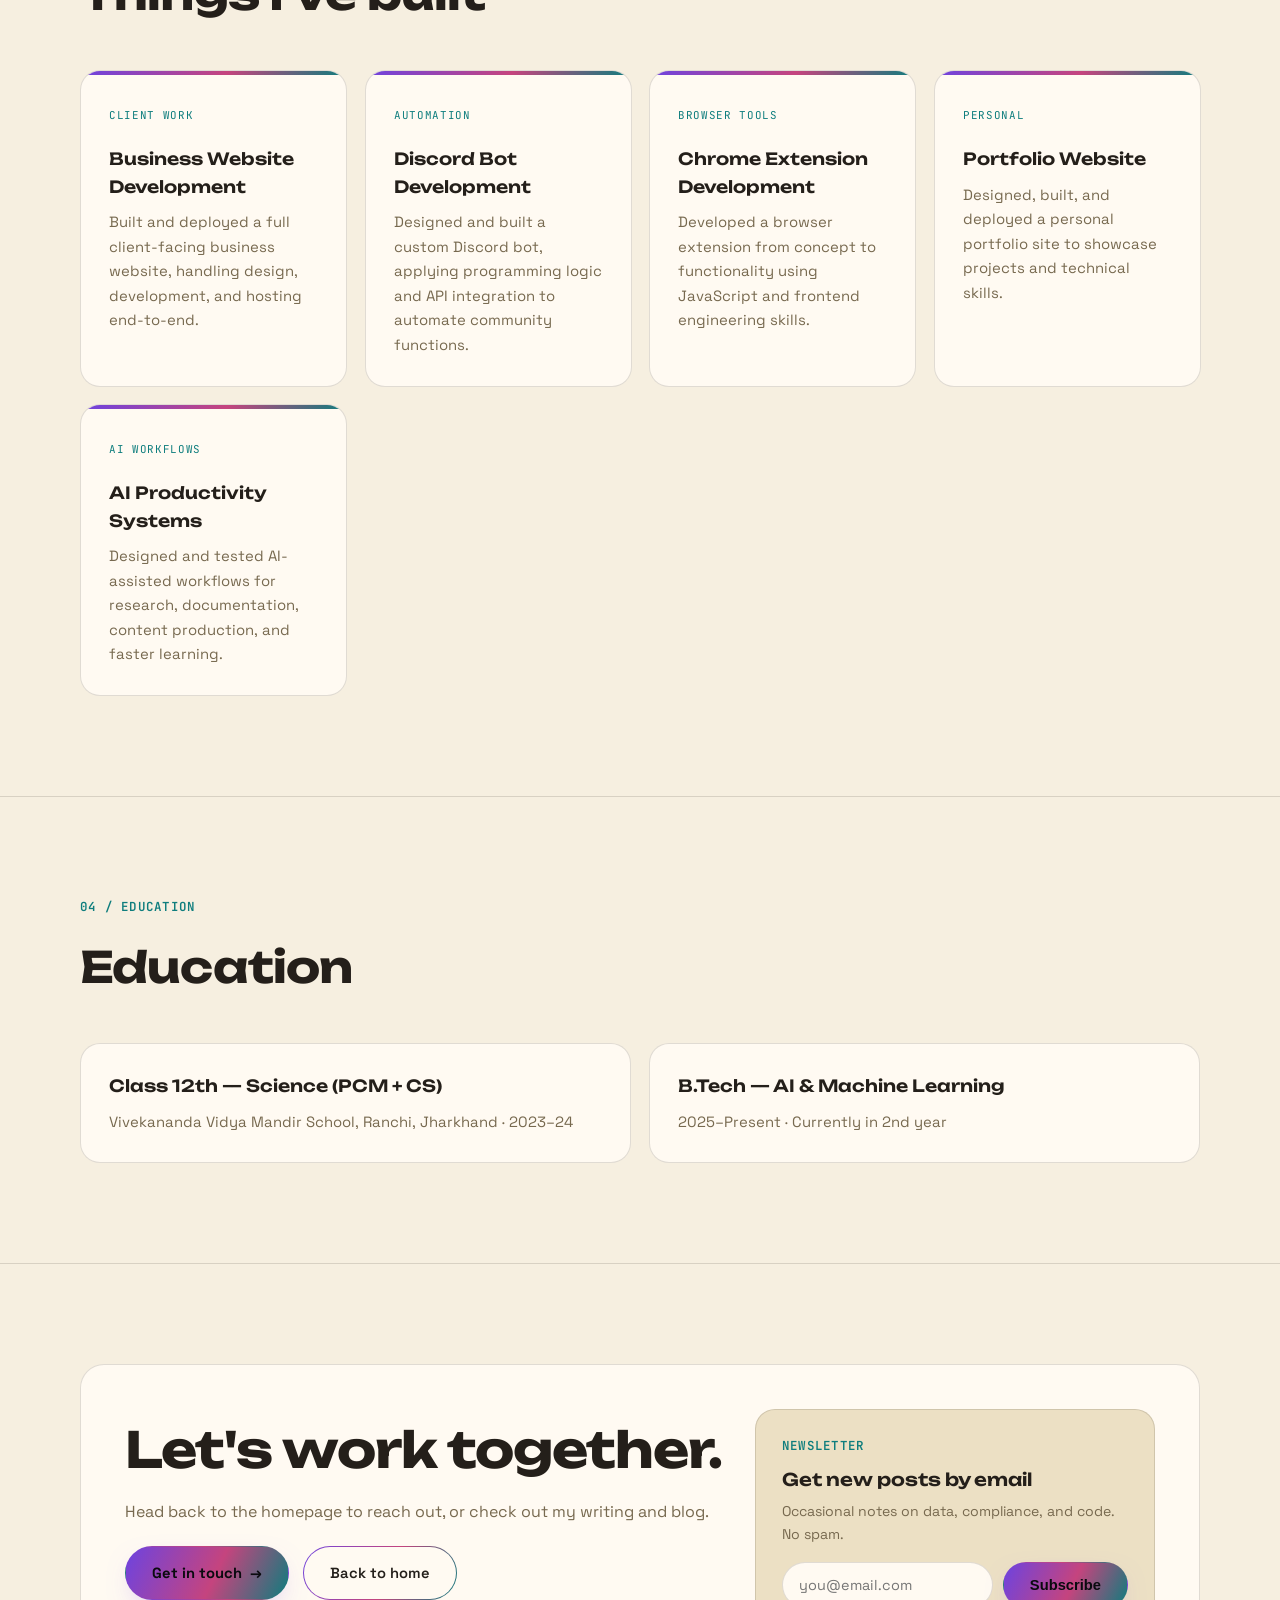
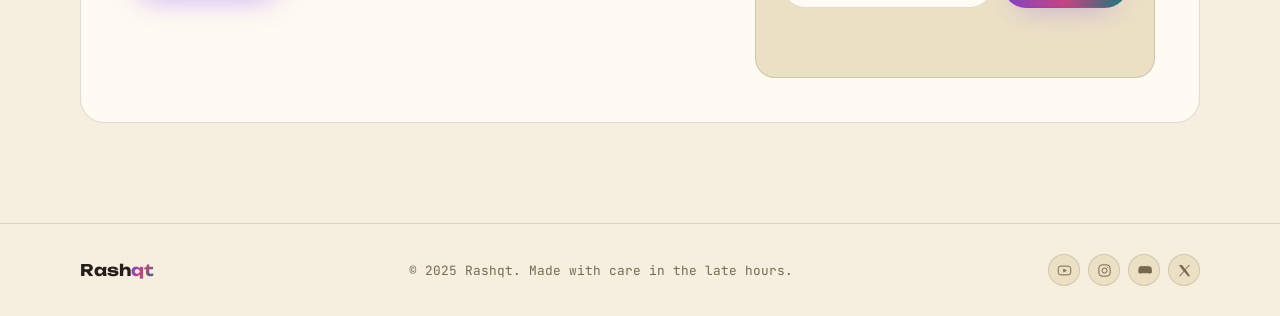
==== commit dd8ce3a9: "Add files via upload" ====
--- a/about.html
+++ b/about.html
@@ -3,12 +3,26 @@
 <head>
 <meta charset="UTF-8">
 <meta name="viewport" content="width=device-width, initial-scale=1.0">
-<meta name="description" content="About Rashid Ahmad — background, skills, work experience, projects, and education">
+<meta name="description" content="About Rashqt — background, skills, work experience, projects, and education.">
+<meta name="robots" content="index, follow">
+<link rel="canonical" href="https://rafolio.github.io/folio/about.html">
 <meta name="theme-color" content="#f6efe0">
-<title>About - Rashqt.xyz</title>
+<title>About Rashqt — Developer & Creator</title>
+
+<meta property="og:site_name" content="Rashqt">
+<meta property="og:type" content="website">
+<meta property="og:title" content="About Rashqt — Developer & Creator">
+<meta property="og:description" content="About Rashqt — background, skills, work experience, projects, and education.">
+<meta property="og:url" content="https://rafolio.github.io/folio/about.html">
+<meta property="og:image" content="https://rafolio.github.io/folio/assets/favicon/favicon-512.png">
+<meta name="twitter:card" content="summary_large_image">
+<meta name="twitter:title" content="About Rashqt — Developer & Creator">
+<meta name="twitter:description" content="About Rashqt — background, skills, work experience, projects, and education.">
+<meta name="twitter:image" content="https://rafolio.github.io/folio/assets/favicon/favicon-512.png">
+
 <link rel="icon" type="image/x-icon" href="assets/favicon/favicon.ico">
-<link rel="icon" type="image/png" sizes="32x32" href="assets/favicon/favicon-512.png">
-<link rel="icon" type="image/png" sizes="16x16" href="assets/favicon/favicon-512.png">
+<link rel="icon" type="image/png" sizes="32x32" href="assets/favicon/favicon-32.png">
+<link rel="icon" type="image/png" sizes="16x16" href="assets/favicon/favicon-16.png">
 <link rel="apple-touch-icon" sizes="180x180" href="assets/favicon/favicon-180.png">
 <link rel="preconnect" href="https://fonts.googleapis.com">
 <link rel="preconnect" href="https://fonts.gstatic.com" crossorigin>
@@ -145,11 +159,16 @@
   </div>
 </div></section>
 
-<footer class="container">
-  <span>© 2026 Rashid Ahmad</span>
-  <span>Ranchi, Jharkhand, India</span>
-  <span>Designed by Rashqt</span>
-</footer>
+<footer class="site-footer"><div class="container footer-grid">
+  <a class="footer-brand" href="index.html">Rash<span>qt</span></a>
+  <p class="footer-copy">© 2025 Rashqt. Made with care in the late hours.</p>
+  <div class="footer-social">
+    <a href="https://www.youtube.com/@Rashqt" target="_blank" rel="noopener" aria-label="YouTube"><svg viewBox="0 0 24 24" fill="none" stroke="currentColor" stroke-width="1.6"><rect x="2" y="5" width="20" height="14" rx="4"/><path d="M10 9l6 3-6 3z" fill="currentColor" stroke="none"/></svg></a>
+    <a href="https://www.instagram.com/rashqt.x/" target="_blank" rel="noopener" aria-label="Instagram"><svg viewBox="0 0 24 24" fill="none" stroke="currentColor" stroke-width="1.6"><rect x="3" y="3" width="18" height="18" rx="5"/><circle cx="12" cy="12" r="4"/><circle cx="17.2" cy="6.8" r="1" fill="currentColor" stroke="none"/></svg></a>
+    <a href="https://discord.com/users/1288874094934097920" target="_blank" rel="noopener" aria-label="Discord"><svg viewBox="0 0 24 24" fill="currentColor"><path d="M8 4.5c-2.8.6-4.6 1.8-4.6 1.8S2 9 2 15c0 0 1.7 1.9 5.3 2.1l.9-1.4c-1.5-.4-2.3-1-2.3-1s.2.1.5.3c2 1 4.4 1.5 6.6 1.5s4.6-.5 6.6-1.5c.3-.2.5-.3.5-.3s-.8.6-2.3 1l.9 1.4c3.6-.2 5.3-2.1 5.3-2.1 0-6-1.4-8.7-1.4-8.7S18.8 5.1 16 4.5l-.3.7c1.7.5 2.7 1.1 2.7 1.1a15 15 0 0 0-13 0s1-.6 2.7-1.1L8 4.5z"/><circle cx="9" cy="12" r="1.3"/><circle cx="15" cy="12" r="1.3"/></svg></a>
+    <a href="#" target="_blank" rel="noopener" aria-label="X"><svg viewBox="0 0 24 24" fill="currentColor"><path d="M13.9 10.5 21 3h-2l-6.1 6.5L8 3H3l7.4 10.2L3 21h2l6.5-6.9L17.5 21H21z"/></svg></a>
+  </div>
+</div></footer>
 
 <script src="script.js"></script>
 </body>
--- a/style.css
+++ b/style.css
@@ -71,6 +71,7 @@
 .mobile-menu a{font-family:'Unbounded',sans-serif; font-size:1.3rem; color:var(--text);}
 @media(max-width:760px){
   .navlinks{display:none;}
+  .nav-support-btn{display:none;}
   .burger{display:flex;}
   .mobile-menu{inset:64px 0 0 0;}
 }
@@ -192,6 +193,28 @@
 .book-info{flex:1; min-width:240px;}
 .book-info p{color:var(--muted); font-size:.98rem; line-height:1.75; max-width:560px; margin:14px 0 22px;}
 
+/* uncrossed-paths.html novel header */
+.novel-header{display:flex; gap:44px; align-items:flex-start; flex-wrap:wrap;}
+.novel-cover{width:220px; height:351px;}
+.novel-header-info{flex:1; min-width:280px;}
+.novel-stats{display:flex; gap:28px; margin:18px 0 20px; flex-wrap:wrap;}
+.novel-stat{display:flex; flex-direction:column;}
+.novel-stat-num{font-family:'Unbounded',sans-serif; font-weight:700; font-size:1.4rem;}
+.novel-stat-label{color:var(--muted); font-size:.75rem; text-transform:uppercase; letter-spacing:.06em; margin-top:2px;}
+.novel-meta-list{display:flex; flex-direction:column; gap:6px; font-size:.85rem; color:var(--muted); margin-bottom:18px;}
+.novel-meta-list strong{color:var(--text);}
+.novel-tagline{color:var(--muted); font-size:1rem; line-height:1.7; max-width:520px;}
+.coming-soon-badge{
+  font-size:.62rem; text-transform:uppercase; letter-spacing:.05em; background:var(--bg-soft);
+  padding:2px 7px; border-radius:999px; margin-left:6px; font-family:'JetBrains Mono',monospace;
+}
+@media(max-width:600px){
+  .novel-header{flex-direction:column; align-items:center; text-align:center;}
+  .novel-cover{margin:0 auto;}
+  .novel-stats{justify-content:center;}
+  .novel-meta-list{align-items:center;}
+}
+
 /* blog cards */
 .blog-card{display:flex; flex-direction:column; gap:6px; text-align:left;}
 .blog-date{color:var(--cyan); font-size:.72rem; letter-spacing:.06em; text-transform:uppercase;}
@@ -201,19 +224,32 @@
 .blog-card:hover .arrow-link::after{margin-left:6px;}
 
 /* share row */
-.share-row{display:flex; gap:8px; margin-top:16px; padding-top:14px; border-top:1px solid var(--line);}
+.share-row{display:flex; gap:8px; margin-top:16px; padding-top:14px; border-top:1px solid var(--line); flex-wrap:wrap; align-items:center;}
 .share-btn{
-  width:30px; height:30px; border-radius:50%; display:flex; align-items:center; justify-content:center;
-  background:var(--bg-soft); border:1px solid var(--line); font-size:.72rem; font-weight:700; font-family:'JetBrains Mono',monospace;
-  transition:transform .2s, background-color .25s, color .25s, border-color .25s; cursor:pointer; color:var(--muted);
-}
+  width:34px; height:34px; border-radius:50%; display:flex; align-items:center; justify-content:center;
+  background:var(--bg-soft); border:1px solid var(--line); padding:0;
+  transition:transform .2s, background-color .25s, color .25s, border-color .25s, box-shadow .25s; cursor:pointer; color:var(--muted);
+}
+.share-btn svg{width:17px; height:17px; display:block; flex-shrink:0;}
 .share-btn:hover{transform:translateY(-2px) scale(1.08);}
-.share-btn.fb:hover{background:#1877f2; color:#fff; border-color:#1877f2;}
-.share-btn.x:hover{background:#000; color:#fff; border-color:#000;}
-.share-btn.wa:hover{background:#25d366; color:#08130d; border-color:#25d366;}
-.share-btn.dc:hover{background:#5865f2; color:#fff; border-color:#5865f2;}
-.share-btn.ig:hover{background:linear-gradient(45deg,#f58529,#dd2a7b,#8134af,#515bd4); color:#fff; border-color:transparent; font-size:.6rem;}
-.share-btn.copied{background:var(--lime); color:#0a0a0f; border-color:var(--lime);}
+
+/* Brand icons keep their glow visible at rest; hover just intensifies it */
+.share-btn.fb{color:#1877f2; border-color:rgba(24,119,242,.35); box-shadow:0 0 10px rgba(24,119,242,.35);}
+.share-btn.fb:hover{background:#1877f2; color:#fff; border-color:#1877f2; box-shadow:0 0 18px rgba(24,119,242,.65);}
+.share-btn.x{color:var(--text); border-color:rgba(120,120,130,.4); box-shadow:0 0 10px rgba(120,120,130,.35);}
+.share-btn.x:hover{background:#000; color:#fff; border-color:#000; box-shadow:0 0 18px rgba(0,0,0,.5);}
+.share-btn.wa{color:#25d366; border-color:rgba(37,211,102,.35); box-shadow:0 0 10px rgba(37,211,102,.35);}
+.share-btn.wa:hover{background:#25d366; color:#fff; border-color:#25d366; box-shadow:0 0 18px rgba(37,211,102,.65);}
+.share-btn.ig{color:#dd2a7b; border-color:rgba(221,42,123,.35); box-shadow:0 0 10px rgba(221,42,123,.3);}
+.share-btn.ig:hover{background:linear-gradient(45deg,#f58529,#dd2a7b,#8134af,#515bd4); color:#fff; border-color:transparent; box-shadow:0 0 18px rgba(221,42,123,.55);}
+
+.share-btn.copy-link-text{
+  width:auto; height:34px; border-radius:999px; padding:0 14px; gap:7px;
+  font-size:.78rem; font-family:'JetBrains Mono',monospace; font-weight:600;
+  color:var(--cyan); border-color:rgba(34,211,238,.35); box-shadow:0 0 10px rgba(34,211,238,.25);
+}
+.share-btn.copy-link-text:hover{background:var(--cyan); color:#0a0a0f; border-color:var(--cyan); box-shadow:0 0 18px rgba(34,211,238,.5);}
+.share-btn.copied{background:var(--lime); color:#0a0a0f; border-color:var(--lime); box-shadow:0 0 14px rgba(215,255,63,.5); font-weight:700;}
 
 .timeline{display:flex; flex-direction:column; gap:0;}
 .role{position:relative; padding:26px 0 26px 32px; border-left:2px solid var(--line);}
@@ -243,7 +279,24 @@
 
 .contact-split{display:flex; justify-content:space-between; align-items:flex-start; gap:30px; flex-wrap:wrap;}
 .big-cta{font-family:'Unbounded',sans-serif; font-size:clamp(1.8rem,4.5vw,3.1rem); font-weight:700; letter-spacing:-.02em; margin-bottom:14px;}
-footer{padding:32px 0; color:var(--muted); font-size:.82rem; border-top:1px solid var(--line); font-family:'JetBrains Mono',monospace; display:flex; justify-content:space-between; flex-wrap:wrap; gap:8px;}
+.site-footer{padding:30px 0; border-top:1px solid var(--line);}
+.footer-grid{display:flex; align-items:center; justify-content:space-between; gap:20px; flex-wrap:wrap;}
+.footer-brand{font-family:'Unbounded',sans-serif; font-weight:700; font-size:1rem; flex-shrink:0;}
+.footer-brand span{background:var(--grad); -webkit-background-clip:text; background-clip:text; color:transparent;}
+.footer-copy{color:var(--muted); font-size:.8rem; font-family:'JetBrains Mono',monospace; text-align:center; flex:1; min-width:220px; margin:0;}
+.footer-social{display:flex; gap:8px; justify-content:flex-end; flex-shrink:0;}
+.footer-social a{
+  width:32px; height:32px; border-radius:50%; display:flex; align-items:center; justify-content:center;
+  border:1px solid var(--line); color:var(--muted); background:var(--bg-soft); transition:transform .2s, color .2s, border-color .2s;
+}
+.footer-social a:hover{color:var(--text); border-color:var(--cyan); transform:translateY(-2px);}
+.footer-social svg{width:15px; height:15px; display:block;}
+@media(max-width:640px){
+  .footer-grid{flex-direction:column; text-align:center;}
+  .footer-social{justify-content:center;}
+  .footer-copy{order:2;}
+  .footer-social{order:3;}
+}
 
 /* simple footer CTA band used on about.html */
 .cta-band{background:var(--card); border:1px solid var(--line); border-radius:24px; padding:44px; display:flex; align-items:flex-start; justify-content:space-between; gap:32px; flex-wrap:wrap; transition:background-color .35s, border-color .35s;}
@@ -266,15 +319,6 @@
 .newsletter-form input:focus-visible{outline:2px solid var(--lime); outline-offset:2px;}
 .newsletter-status{margin-top:10px; font-size:.82rem; color:var(--cyan); min-height:1.2em;}
 
-/* gallery */
-.gallery-grid{display:grid; grid-template-columns:repeat(auto-fit,minmax(200px,1fr)); gap:16px;}
-.gallery-item{border-radius:16px; overflow:hidden; border:1px solid var(--line); aspect-ratio:4/3; background:var(--bg-soft); position:relative;}
-.gallery-item img{width:100%; height:100%; object-fit:cover; display:block; transition:transform .4s ease;}
-.gallery-item:hover img{transform:scale(1.06);}
-.gallery-item.gallery-item--empty{display:flex; align-items:center; justify-content:center; background:var(--grad); opacity:.55;}
-.gallery-item.gallery-item--empty::after{content:'Add image'; font-family:'JetBrains Mono',monospace; font-size:.75rem; color:#0a0a0f; font-weight:600;}
-.gallery-item.gallery-item--empty img{display:none;}
-.gallery-note{color:var(--muted); font-size:.78rem; margin-top:18px; text-align:center;}
 
 /* modals (blog view, support, payment) */
 .modal-overlay{
@@ -362,7 +406,7 @@
   .card{padding:22px;}
   .role{padding-left:24px;}
   .big-cta{margin-bottom:16px;}
-  footer{flex-direction:column; text-align:center;}
+  /* footer stacking handled by .footer-grid rules above */
   .quote-strip{padding:48px 0;}
   .quote-mark{font-size:1.8rem;}
   .book-card{flex-direction:column; text-align:center; padding:26px;}
@@ -376,9 +420,78 @@
   h1.hero-title{font-size:9.6vw;}
   .section-title{font-size:1.5rem;}
 }
+/* gallery — animated collage posts */
+.gallery-posts{display:grid; grid-template-columns:repeat(auto-fit,minmax(260px,1fr)); gap:24px;}
+.collage-card{background:var(--card); border:1px solid var(--line); border-radius:20px; padding:14px; margin:0; transition:transform .3s, box-shadow .3s, border-color .3s, background-color .3s;}
+.collage-card:hover{transform:translateY(-4px); box-shadow:0 20px 45px -22px rgba(139,92,246,.4); border-color:rgba(139,92,246,.35);}
+.collage{position:relative; width:100%; aspect-ratio:1/1; border-radius:14px; overflow:hidden; background:var(--bg-soft);}
+.collage img{
+  position:absolute; inset:0; width:100%; height:100%; object-fit:cover;
+  opacity:0; animation-timing-function:ease-in-out; animation-iteration-count:infinite;
+}
+.collage-card:hover .collage img{animation-play-state:paused;}
+.collage-4 img{animation-name:collageFade4; animation-duration:16s;}
+.collage-3 img{animation-name:collageFade3; animation-duration:12s;}
+.collage-6 img{animation-name:collageFade6; animation-duration:24s;}
+.collage-1 img{position:static; opacity:1; animation:none;}
+@keyframes collageFade6{
+  0%{opacity:0; transform:scale(1.03);}
+  4%{opacity:1; transform:scale(1.03);}
+  12.6%{opacity:1; transform:scale(1.08);}
+  16.6%{opacity:0; transform:scale(1.08);}
+  100%{opacity:0;}
+}
+@keyframes collageFade4{
+  0%{opacity:0; transform:scale(1.03);}
+  6%{opacity:1; transform:scale(1.03);}
+  19%{opacity:1; transform:scale(1.08);}
+  25%{opacity:0; transform:scale(1.08);}
+  100%{opacity:0;}
+}
+@keyframes collageFade3{
+  0%{opacity:0; transform:scale(1.03);}
+  8%{opacity:1; transform:scale(1.03);}
+  25%{opacity:1; transform:scale(1.08);}
+  33%{opacity:0; transform:scale(1.08);}
+  100%{opacity:0;}
+}
+.collage-card figcaption{
+  margin-top:12px; padding:0 4px; color:var(--muted); font-size:.85rem; font-family:'JetBrains Mono',monospace;
+}
+
 @media(prefers-reduced-motion:reduce){
   *{animation:none !important; transition:none !important;}
+  .collage img{opacity:1 !important; transform:none !important;}
+  .collage img:not(:first-child){display:none;}
   .reveal{opacity:1; transform:none;}
   .letter{opacity:1; transform:none;}
   .quote-text.fade{opacity:1; transform:none;}
 }
+
+/* blog hub (blog.html) */
+.like-count-display{color:var(--muted); font-size:.78rem;}
+.blog-hub-header{text-align:center; max-width:640px; margin:0 auto 40px;}
+.blog-hub-header .section-title{margin-bottom:12px;}
+.blog-hub-header p{color:var(--muted);}
+.search-wrap{max-width:480px; margin:0 auto 44px; position:relative;}
+.search-wrap input{
+  width:100%; padding:14px 20px 14px 44px; border-radius:999px; border:1px solid var(--line);
+  background:var(--card); color:var(--text); font-family:'Space Grotesk',sans-serif; font-size:.95rem;
+}
+.search-wrap input:focus-visible{outline:2px solid var(--lime); outline-offset:2px;}
+.search-wrap::before{
+  content:'🔍'; position:absolute; left:18px; top:50%; transform:translateY(-50%); font-size:.85rem; opacity:.6;
+}
+.no-results{text-align:center; color:var(--muted); padding:60px 0; display:none;}
+.back-to-grid{
+  display:inline-flex; align-items:center; gap:8px; color:var(--cyan); font-weight:600; font-size:.9rem;
+  margin-bottom:26px; cursor:pointer; background:none; border:0; font-family:'Space Grotesk',sans-serif; padding:0;
+}
+.back-to-grid:hover{text-decoration:underline;}
+.article-panel{max-width:720px; margin:0 auto;}
+.article-panel .blog-modal-meta{color:var(--cyan); font-size:.78rem; text-transform:uppercase; letter-spacing:.06em; margin-bottom:10px;}
+.article-panel .blog-modal-title{font-family:'Unbounded',sans-serif; font-size:clamp(1.6rem,4vw,2.4rem); margin-bottom:24px; font-weight:700; line-height:1.15;}
+.article-panel .blog-modal-body p{color:var(--muted); margin-bottom:16px; line-height:1.8; font-size:1.02rem;}
+@media(max-width:600px){
+  .search-wrap{max-width:100%;}
+}
